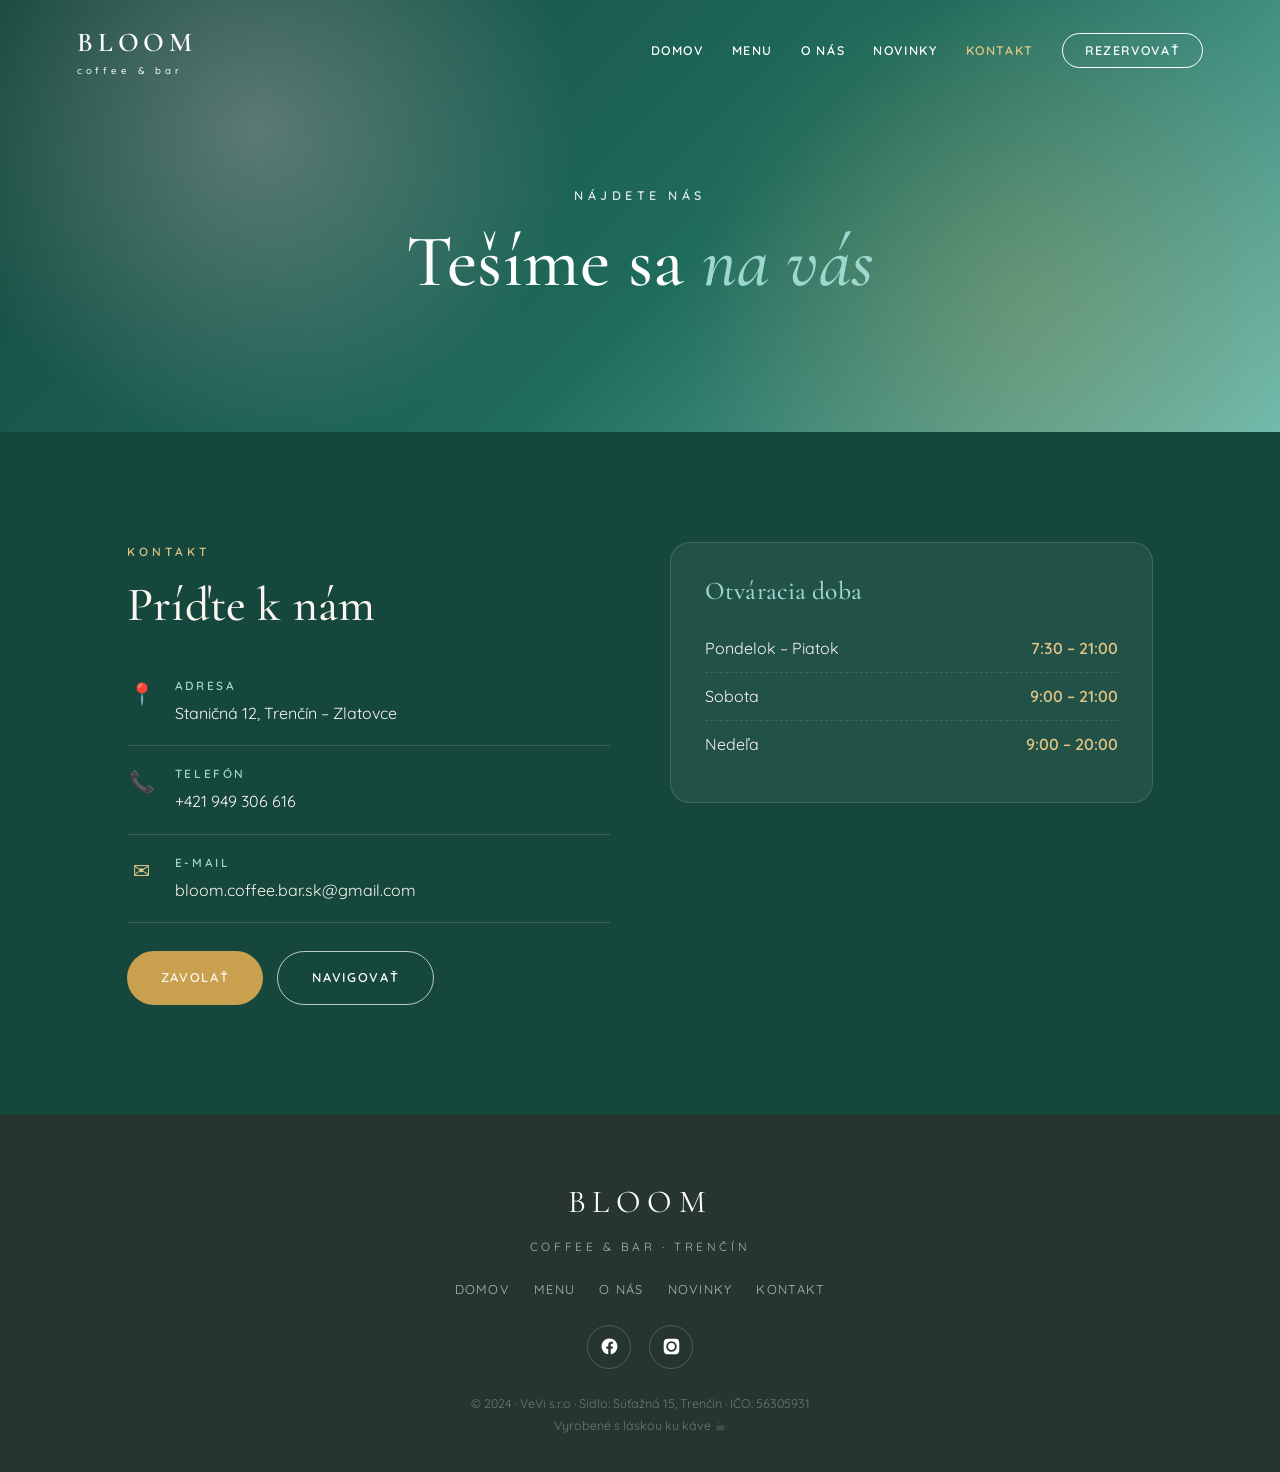
==== kontakt.html @ 5f0fd116 "Add files via upload" ====
<!DOCTYPE html>
<html lang="sk">
<head>
<meta charset="UTF-8">
<meta name="viewport" content="width=device-width, initial-scale=1.0">
<title>BLOOM Coffee &amp; Bar — Kontakt</title>
<meta name="description" content="Kontakt a otváracia doba BLOOM Coffee Bar, Staničná 12, Trenčín-Zlatovce.">
<link rel="preconnect" href="https://fonts.googleapis.com">
<link rel="preconnect" href="https://fonts.gstatic.com" crossorigin>
<link href="https://fonts.googleapis.com/css2?family=Cormorant+Garamond:ital,wght@0,400;0,500;0,600;1,400;1,500&family=Quicksand:wght@400;500;600;700&display=swap" rel="stylesheet">
<link rel="stylesheet" href="css/style.css">
<style>
@media(max-width:900px){.offer-grid,.news-grid,.split-about,.contact-grid{grid-template-columns:1fr!important}.split-about .ph,.contact-grid .ph{min-height:260px!important}}
.card{transition:transform .45s,box-shadow .45s}.card:hover{transform:translateY(-10px);box-shadow:0 24px 56px rgba(31,107,92,.16)}
a[href^="tel"],a[href^="mailto"]{color:inherit}
</style>
</head>
<body>
<header id="hdr" data-solid="true">
  <a href="index.html" class="brand">BLOOM<small>coffee &amp; bar</small></a>
  <nav>
    <ul id="menu">
      <li><a href="index.html">Domov</a></li>
      <li><a href="menu.html">Menu</a></li>
      <li><a href="o-nas.html">O nás</a></li>
      <li><a href="novinky.html">Novinky</a></li>
      <li><a href="kontakt.html" class="active">Kontakt</a></li>
      <li><a href="kontakt.html" class="nav-cta">Rezervovať</a></li>
    </ul>
    <div class="burger" id="burger"><span></span><span></span><span></span></div>
  </nav>
</header>
<section class="page-hero"><div class="page-hero-inner"><span class="eyebrow">Nájdete nás</span><h1>Tešíme sa <em>na vás</em></h1></div></section>
<section class="section-pad" style="background:var(--emerald-dark);color:var(--cream)">
  <div class="wrap" style="display:grid;grid-template-columns:1fr 1fr;gap:60px;align-items:start" class="contact-grid">
    <div class="reveal">
      <span class="tag" style="color:var(--gold-light)">Kontakt</span>
      <h2 style="font-size:clamp(2rem,4vw,3rem);margin-bottom:26px">Príďte k nám</h2>
      <div style="display:flex;gap:18px;padding:18px 0;border-bottom:1px solid rgba(255,255,255,.14)"><div style="font-size:1.3rem;color:var(--gold-light);width:30px;text-align:center">📍</div><div><h4 style="font-family:var(--body);font-size:.74rem;letter-spacing:.22em;text-transform:uppercase;color:var(--mint);margin-bottom:4px;font-weight:600">Adresa</h4><p>Staničná 12, Trenčín – Zlatovce</p></div></div>
      <div style="display:flex;gap:18px;padding:18px 0;border-bottom:1px solid rgba(255,255,255,.14)"><div style="font-size:1.3rem;color:var(--gold-light);width:30px;text-align:center">📞</div><div><h4 style="font-family:var(--body);font-size:.74rem;letter-spacing:.22em;text-transform:uppercase;color:var(--mint);margin-bottom:4px;font-weight:600">Telefón</h4><p><a href="tel:+421949306616">+421 949 306 616</a></p></div></div>
      <div style="display:flex;gap:18px;padding:18px 0;border-bottom:1px solid rgba(255,255,255,.14)"><div style="font-size:1.3rem;color:var(--gold-light);width:30px;text-align:center">✉️</div><div><h4 style="font-family:var(--body);font-size:.74rem;letter-spacing:.22em;text-transform:uppercase;color:var(--mint);margin-bottom:4px;font-weight:600">E-mail</h4><p><a href="mailto:bloom.coffee.bar.sk@gmail.com">bloom.coffee.bar.sk@gmail.com</a></p></div></div>
      <div style="display:flex;gap:14px;margin-top:28px;flex-wrap:wrap"><a href="tel:+421949306616" class="btn btn-gold">Zavolať</a><a href="https://maps.google.com/?q=Staničná+12,+Trenčín+-+Zlatovce" target="_blank" rel="noopener" class="btn btn-ghost">Navigovať</a></div>
    </div>
    <div class="reveal">
      <div style="background:rgba(255,255,255,.06);border:1px solid rgba(255,255,255,.13);border-radius:20px;padding:34px">
        <h3 style="font-size:1.6rem;margin-bottom:20px;color:var(--mint)">Otváracia doba</h3>
        <div style="display:flex;justify-content:space-between;padding:10px 0;border-bottom:1px dashed rgba(255,255,255,.12)"><span>Pondelok – Piatok</span><span style="color:var(--gold-light);font-weight:600">7:30 – 21:00</span></div>
        <div style="display:flex;justify-content:space-between;padding:10px 0;border-bottom:1px dashed rgba(255,255,255,.12)"><span>Sobota</span><span style="color:var(--gold-light);font-weight:600">9:00 – 21:00</span></div>
        <div style="display:flex;justify-content:space-between;padding:10px 0"><span>Nedeľa</span><span style="color:var(--gold-light);font-weight:600">9:00 – 20:00</span></div>
      </div>
    </div>
  </div>
</section>
<footer>
  <div class="fbrand">BLOOM</div>
  <p style="letter-spacing:.3em;font-size:.74rem;text-transform:uppercase">coffee &amp; bar · Trenčín</p>
  <div class="fnav">
    <a href="index.html">Domov</a><a href="menu.html">Menu</a>
    <a href="o-nas.html">O nás</a><a href="novinky.html">Novinky</a>
    <a href="kontakt.html">Kontakt</a>
  </div>
  <div class="socials">
    <a href="https://www.facebook.com/BLOOM-Coffee-Bar-61565523515236/" target="_blank" rel="noopener" aria-label="Facebook"><svg viewBox="0 0 24 24"><path d="M22 12c0-5.52-4.48-10-10-10S2 6.48 2 12c0 4.99 3.66 9.13 8.44 9.88v-6.99H7.9V12h2.54V9.8c0-2.5 1.49-3.89 3.78-3.89 1.09 0 2.24.2 2.24.2v2.46h-1.26c-1.24 0-1.63.77-1.63 1.56V12h2.78l-.44 2.89h-2.34v6.99C18.34 21.13 22 16.99 22 12z"/></svg></a>
    <a href="https://www.instagram.com/bloom.coffee.bar" target="_blank" rel="noopener" aria-label="Instagram"><svg viewBox="0 0 24 24"><path d="M12 2.16c3.2 0 3.58.01 4.85.07 1.17.05 1.8.25 2.23.41.56.22.96.48 1.38.9.42.42.68.82.9 1.38.16.42.36 1.06.41 2.23.06 1.27.07 1.65.07 4.85s-.01 3.58-.07 4.85c-.05 1.17-.25 1.8-.41 2.23-.22.56-.48.96-.9 1.38-.42.42-.82.68-1.38.9-.42.16-1.06.36-2.23.41-1.27.06-1.65.07-4.85.07s-3.58-.01-4.85-.07c-1.17-.05-1.8-.25-2.23-.41a3.7 3.7 0 01-1.38-.9 3.7 3.7 0 01-.9-1.38c-.16-.42-.36-1.06-.41-2.23C2.17 15.58 2.16 15.2 2.16 12s.01-3.58.07-4.85c.05-1.17.25-1.8.41-2.23.22-.56.48-.96.9-1.38.42-.42.82-.68 1.38-.9.42-.16 1.06-.36 2.23-.41C8.42 2.17 8.8 2.16 12 2.16zm0 3.24A6.6 6.6 0 1018.6 12 6.6 6.6 0 0012 5.4zm0 10.89A4.29 4.29 0 1116.29 12 4.29 4.29 0 0112 16.29zm6.85-11.15a1.54 1.54 0 11-1.54-1.54 1.54 1.54 0 011.54 1.54z"/></svg></a>
  </div>
  <p class="legal">© 2024 · VeVi s.r.o · Sídlo: Súťažná 15, Trenčín · IČO: 56305931<br>Vyrobené s láskou ku káve ☕</p>
</footer>
<script src="css/main.js"></script>
</body>
</html>
---- css/style.css ----
/* ============================================================
   BLOOM Coffee & Bar — spoločné štýly pre všetky stránky
   Paleta podľa reálnej kaviarne: mentolová, ružová, smaragd, zlato
   ============================================================ */
:root{
  --mint:#9ed7ce;
  --mint-deep:#6fbcb0;
  --mint-pale:#d9efe9;
  --pink:#f3cdd4;
  --pink-deep:#e3a7b3;
  --emerald:#1f6b5c;
  --emerald-dark:#15473d;
  --gold:#c9a04e;
  --gold-light:#e0c585;
  --cream:#fbf7f0;
  --cream-2:#f5eee2;
  --ink:#26352f;
  --white:#ffffff;
  --display:'Cormorant Garamond','Hoefler Text',Georgia,'Times New Roman',serif;
  --body:'Quicksand','Avenir Next','Segoe UI',-apple-system,system-ui,sans-serif;
}
*{margin:0;padding:0;box-sizing:border-box}
html{scroll-behavior:smooth}
body{font-family:var(--body);color:var(--ink);background:var(--cream);line-height:1.7;overflow-x:hidden}
h1,h2,h3{font-family:var(--display);font-weight:500;line-height:1.08;letter-spacing:.005em}
img{display:block;max-width:100%}
a{color:inherit;text-decoration:none}
.wrap{max-width:1180px;margin:0 auto;padding:0 6vw}
.section-pad{padding:110px 0}
.tag{font-size:.74rem;letter-spacing:.34em;text-transform:uppercase;color:var(--mint-deep);margin-bottom:18px;display:block;font-weight:600}
.reveal{opacity:0;transform:translateY(38px);transition:opacity .85s ease,transform .85s ease}
.reveal.in{opacity:1;transform:none}
.center{text-align:center}

/* ---- buttons ---- */
.btn{display:inline-flex;align-items:center;gap:10px;padding:15px 34px;border-radius:50px;font-family:var(--body);font-size:.8rem;letter-spacing:.13em;text-transform:uppercase;font-weight:600;cursor:pointer;transition:transform .3s,box-shadow .3s,background .3s,color .3s;border:none}
.btn-primary{background:var(--emerald);color:var(--white)}
.btn-primary:hover{background:var(--emerald-dark);transform:translateY(-3px);box-shadow:0 14px 30px rgba(31,107,92,.35)}
.btn-ghost{background:transparent;color:var(--white);border:1.6px solid rgba(255,255,255,.7)}
.btn-ghost:hover{background:var(--white);color:var(--emerald);transform:translateY(-3px)}
.btn-gold{background:var(--gold);color:var(--white)}
.btn-gold:hover{background:#b88d3c;transform:translateY(-3px);box-shadow:0 14px 30px rgba(201,160,78,.4)}

/* ---- nav ---- */
header{position:fixed;top:0;left:0;right:0;z-index:100;display:flex;align-items:center;justify-content:space-between;padding:20px 6vw;transition:.4s}
header.scrolled,header.solid{background:rgba(251,247,240,.93);backdrop-filter:blur(12px);padding:13px 6vw;box-shadow:0 4px 30px rgba(31,107,92,.09)}
.brand{font-family:var(--display);font-size:1.7rem;font-weight:600;letter-spacing:.18em;color:var(--white);transition:color .4s}
.brand small{font-size:.6rem;letter-spacing:.4em;display:block;font-family:var(--body);font-weight:500;margin-top:-4px}
header.scrolled .brand,header.solid .brand{color:var(--emerald)}
nav ul{display:flex;gap:28px;list-style:none;align-items:center}
nav a{font-size:.78rem;letter-spacing:.13em;text-transform:uppercase;font-weight:600;color:var(--white);position:relative;transition:color .3s}
header.scrolled nav a,header.solid nav a{color:var(--ink)}
nav a.active{color:var(--gold-light)}
header.scrolled nav a.active,header.solid nav a.active{color:var(--gold)}
nav a:not(.nav-cta)::after{content:'';position:absolute;left:0;bottom:-6px;width:0;height:2px;background:var(--gold);transition:width .3s}
nav a:not(.nav-cta):hover::after{width:100%}
.nav-cta{padding:9px 22px;border:1.6px solid var(--white);border-radius:40px}
header.scrolled .nav-cta,header.solid .nav-cta{border-color:var(--emerald);color:var(--emerald)}
.nav-cta:hover{background:var(--gold);border-color:var(--gold);color:var(--white)!important}
.burger{display:none;flex-direction:column;gap:5px;cursor:pointer;z-index:101}
.burger span{width:26px;height:2px;background:var(--white);transition:.3s}
header.scrolled .burger span,header.solid .burger span{background:var(--emerald)}

/* ---- page hero (inner pages) ---- */
.page-hero{position:relative;min-height:48vh;display:flex;align-items:center;justify-content:center;text-align:center;background:linear-gradient(135deg,#15473d 0%,#1f6b5c 55%,#6fbcb0 100%);color:var(--white);padding:120px 6vw 70px}
.page-hero::before{content:'';position:absolute;inset:0;background-image:radial-gradient(circle at 20% 30%,rgba(243,205,212,.3),transparent 30%),radial-gradient(circle at 80% 70%,rgba(201,160,78,.25),transparent 32%);z-index:1}
.page-hero-inner{position:relative;z-index:2;max-width:680px}
.page-hero .eyebrow{font-size:.78rem;letter-spacing:.36em;text-transform:uppercase;font-weight:600;display:inline-block;margin-bottom:16px;opacity:.85}
.page-hero h1{font-size:clamp(2.6rem,6vw,4.6rem)}
.page-hero h1 em{font-style:italic;color:var(--mint)}
.page-hero p{margin-top:16px;font-weight:300;font-size:1.1rem;opacity:.92}

/* ---- decorative panel (image placeholder) ---- */
.ph{display:flex;align-items:center;justify-content:center;font-size:5rem;filter:drop-shadow(0 6px 14px rgba(0,0,0,.12))}
.ph-pink{background:linear-gradient(135deg,#f3cdd4,#e3a7b3)}
.ph-mint{background:linear-gradient(135deg,#9ed7ce,#6fbcb0)}
.ph-pale{background:linear-gradient(135deg,#d9efe9,#9ed7ce)}
.ph-wood{background:linear-gradient(160deg,#8c6a4f,#15473d)}

/* ---- marquee strip ---- */
.strip{background:var(--emerald);color:var(--mint-pale);overflow:hidden;padding:16px 0;white-space:nowrap}
.strip-track{display:inline-block;animation:scroll 26s linear infinite;font-family:var(--display);font-size:1.5rem;font-style:italic}
.strip-track span{margin:0 30px;opacity:.9}
.strip-track span::after{content:'\271A';margin-left:60px;color:var(--gold-light);font-style:normal}
@keyframes scroll{to{transform:translateX(-50%)}}

/* ---- footer ---- */
footer{background:var(--ink);color:#aeb9b2;text-align:center;padding:60px 6vw 34px}
footer .fbrand{font-family:var(--display);font-size:2rem;letter-spacing:.2em;color:var(--white);margin-bottom:8px}
.fnav{display:flex;gap:24px;justify-content:center;flex-wrap:wrap;margin:22px 0;font-size:.8rem;letter-spacing:.1em;text-transform:uppercase}
.fnav a:hover{color:var(--gold-light)}
.socials{display:flex;gap:18px;justify-content:center;margin:24px 0}
.socials a{width:44px;height:44px;border:1px solid rgba(255,255,255,.2);border-radius:50%;display:flex;align-items:center;justify-content:center;transition:.3s;color:var(--white)}
.socials a:hover{background:var(--gold);border-color:var(--gold);transform:translateY(-3px)}
.socials svg{width:19px;height:19px;fill:currentColor}
.legal{font-size:.78rem;color:#6e7a73;margin-top:24px;line-height:1.8}

@keyframes fadeUp{to{opacity:1;transform:none}}
@keyframes bob{0%,100%{transform:translateX(-50%) translateY(0)}50%{transform:translateX(-50%) translateY(9px)}}

/* ---- mobile nav ---- */
@media(max-width:900px){
  nav ul{position:fixed;inset:0;background:var(--emerald);flex-direction:column;justify-content:center;gap:30px;transform:translateX(100%);transition:transform .4s}
  nav ul.open{transform:none}
  nav a,header.scrolled nav a,header.solid nav a{color:var(--white);font-size:1rem}
  .nav-cta,header.scrolled .nav-cta,header.solid .nav-cta{border-color:var(--white);color:var(--white)}
  .burger{display:flex}
  .section-pad{padding:74px 0}
}
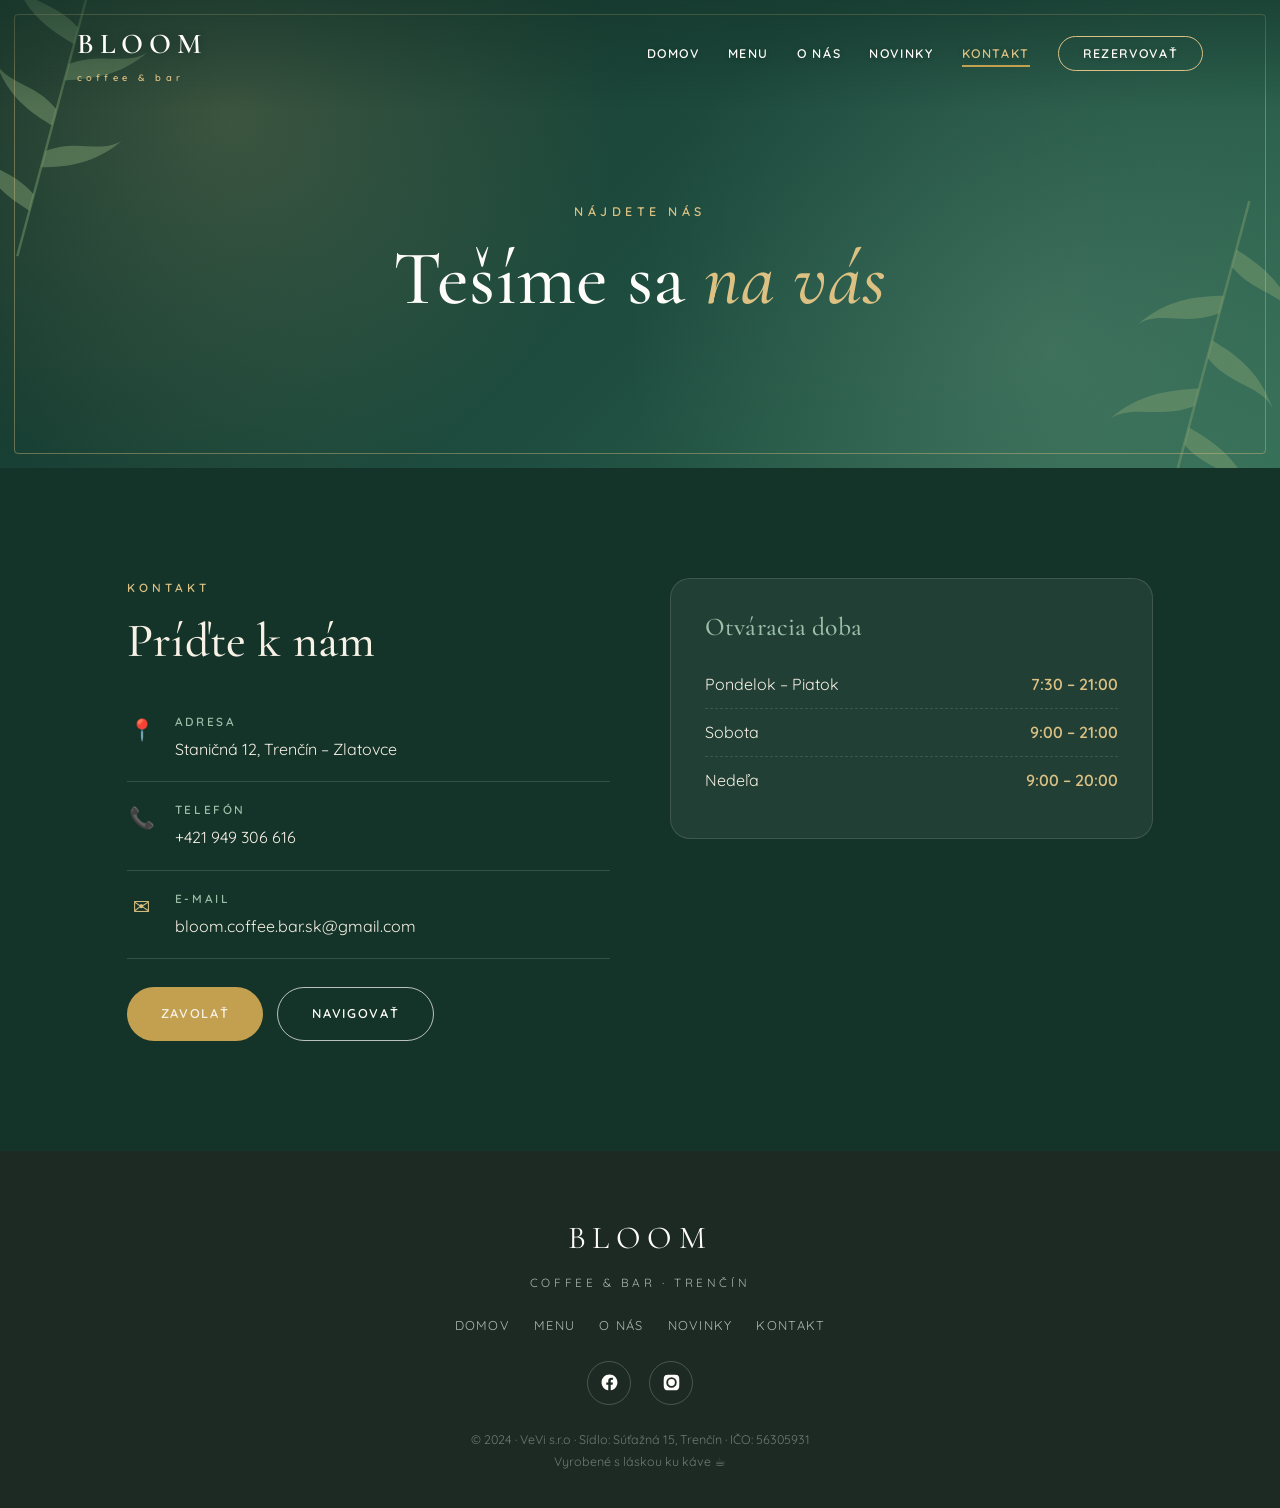
==== commit 5adb18e1: "Add files via upload" ====
--- a/kontakt.html
+++ b/kontakt.html
@@ -30,7 +30,7 @@
     <div class="burger" id="burger"><span></span><span></span><span></span></div>
   </nav>
 </header>
-<section class="page-hero"><div class="page-hero-inner"><span class="eyebrow">Nájdete nás</span><h1>Tešíme sa <em>na vás</em></h1></div></section>
+<section class="page-hero"><div class="leaf-deco leaf-tl"></div><div class="leaf-deco leaf-br"></div><div class="page-hero-inner"><span class="eyebrow">Nájdete nás</span><h1>Tešíme sa <em>na vás</em></h1></div></section>
 <section class="section-pad" style="background:var(--emerald-dark);color:var(--cream)">
   <div class="wrap" style="display:grid;grid-template-columns:1fr 1fr;gap:60px;align-items:start" class="contact-grid">
     <div class="reveal">
--- a/css/style.css
+++ b/css/style.css
@@ -1,21 +1,21 @@
 /* ============================================================
    BLOOM Coffee & Bar — spoločné štýly pre všetky stránky
-   Paleta podľa reálnej kaviarne: mentolová, ružová, smaragd, zlato
+   Paleta podľa brandu (tlačené menu): lesná zelená, zlato, krémová
    ============================================================ */
 :root{
-  --mint:#9ed7ce;
-  --mint-deep:#6fbcb0;
-  --mint-pale:#d9efe9;
-  --pink:#f3cdd4;
-  --pink-deep:#e3a7b3;
-  --emerald:#1f6b5c;
-  --emerald-dark:#15473d;
-  --gold:#c9a04e;
-  --gold-light:#e0c585;
-  --cream:#fbf7f0;
-  --cream-2:#f5eee2;
-  --ink:#26352f;
-  --white:#ffffff;
+  --mint:#9bbfa8;
+  --mint-deep:#6f9c84;
+  --mint-pale:#dde9df;
+  --pink:#e8d9c4;
+  --pink-deep:#cbb189;
+  --emerald:#1e4d3f;
+  --emerald-dark:#143329;
+  --gold:#c2a04f;
+  --gold-light:#dcc183;
+  --cream:#f7f1e6;
+  --cream-2:#efe6d4;
+  --ink:#1c2a23;
+  --white:#fffdf9;
   --display:'Cormorant Garamond','Hoefler Text',Georgia,'Times New Roman',serif;
   --body:'Quicksand','Avenir Next','Segoe UI',-apple-system,system-ui,sans-serif;
 }
@@ -43,32 +43,41 @@
 
 /* ---- nav ---- */
 header{position:fixed;top:0;left:0;right:0;z-index:100;display:flex;align-items:center;justify-content:space-between;padding:20px 6vw;transition:.4s}
-header.scrolled,header.solid{background:rgba(251,247,240,.93);backdrop-filter:blur(12px);padding:13px 6vw;box-shadow:0 4px 30px rgba(31,107,92,.09)}
-.brand{font-family:var(--display);font-size:1.7rem;font-weight:600;letter-spacing:.18em;color:var(--white);transition:color .4s}
-.brand small{font-size:.6rem;letter-spacing:.4em;display:block;font-family:var(--body);font-weight:500;margin-top:-4px}
-header.scrolled .brand,header.solid .brand{color:var(--emerald)}
+header:not(.scrolled):not(.solid){background:linear-gradient(to bottom,rgba(20,51,41,.55),transparent)}
+header.scrolled,header.solid{background:rgba(247,241,230,.95);backdrop-filter:blur(12px);padding:13px 6vw;box-shadow:0 4px 30px rgba(20,51,41,.12)}
+.brand{font-family:var(--display);font-size:1.8rem;font-weight:600;letter-spacing:.2em;color:var(--white);transition:color .4s;text-shadow:0 1px 8px rgba(0,0,0,.25)}
+.brand small{font-size:.58rem;letter-spacing:.45em;display:block;font-family:var(--body);font-weight:600;margin-top:1px;color:var(--gold-light);text-shadow:none}
+header.scrolled .brand,header.solid .brand{color:var(--emerald);text-shadow:none}
+header.scrolled .brand small,header.solid .brand small{color:var(--gold)}
 nav ul{display:flex;gap:28px;list-style:none;align-items:center}
-nav a{font-size:.78rem;letter-spacing:.13em;text-transform:uppercase;font-weight:600;color:var(--white);position:relative;transition:color .3s}
-header.scrolled nav a,header.solid nav a{color:var(--ink)}
+nav a{font-size:.78rem;letter-spacing:.13em;text-transform:uppercase;font-weight:600;color:var(--white);position:relative;transition:color .3s;text-shadow:0 1px 6px rgba(0,0,0,.2)}
+header.scrolled nav a,header.solid nav a{color:var(--ink);text-shadow:none}
 nav a.active{color:var(--gold-light)}
 header.scrolled nav a.active,header.solid nav a.active{color:var(--gold)}
 nav a:not(.nav-cta)::after{content:'';position:absolute;left:0;bottom:-6px;width:0;height:2px;background:var(--gold);transition:width .3s}
 nav a:not(.nav-cta):hover::after{width:100%}
-.nav-cta{padding:9px 22px;border:1.6px solid var(--white);border-radius:40px}
-header.scrolled .nav-cta,header.solid .nav-cta{border-color:var(--emerald);color:var(--emerald)}
-.nav-cta:hover{background:var(--gold);border-color:var(--gold);color:var(--white)!important}
+nav a.active:not(.nav-cta)::after{width:100%}
+.nav-cta{padding:9px 24px;border:1.6px solid var(--gold-light);border-radius:40px;color:var(--white)}
+header.scrolled .nav-cta,header.solid .nav-cta{border-color:var(--gold);color:var(--emerald)}
+.nav-cta:hover{background:var(--gold);border-color:var(--gold);color:var(--white)!important;text-shadow:none}
 .burger{display:none;flex-direction:column;gap:5px;cursor:pointer;z-index:101}
 .burger span{width:26px;height:2px;background:var(--white);transition:.3s}
 header.scrolled .burger span,header.solid .burger span{background:var(--emerald)}
 
+/* ---- botanical decorations ---- */
+.leaf-deco{position:absolute;width:200px;background-repeat:no-repeat;background-size:contain;opacity:.9;pointer-events:none;z-index:1}
+.leaf-tl{top:-30px;left:-40px;height:300px;transform:rotate(15deg)}
+.leaf-br{bottom:-40px;right:-30px;height:320px;transform:rotate(195deg)}
+
 /* ---- page hero (inner pages) ---- */
-.page-hero{position:relative;min-height:48vh;display:flex;align-items:center;justify-content:center;text-align:center;background:linear-gradient(135deg,#15473d 0%,#1f6b5c 55%,#6fbcb0 100%);color:var(--white);padding:120px 6vw 70px}
-.page-hero::before{content:'';position:absolute;inset:0;background-image:radial-gradient(circle at 20% 30%,rgba(243,205,212,.3),transparent 30%),radial-gradient(circle at 80% 70%,rgba(201,160,78,.25),transparent 32%);z-index:1}
+.page-hero{position:relative;min-height:52vh;display:flex;align-items:center;justify-content:center;text-align:center;background:linear-gradient(135deg,#143329 0%,#1e4d3f 55%,#2f6a52 100%);color:var(--white);padding:130px 6vw 80px;overflow:hidden}
+.page-hero::before{content:'';position:absolute;inset:0;background-image:radial-gradient(circle at 18% 25%,rgba(220,193,131,.18),transparent 35%),radial-gradient(circle at 82% 75%,rgba(155,191,168,.2),transparent 38%);z-index:1}
+.page-hero::after{content:'';position:absolute;inset:14px;border:1.5px solid rgba(220,193,131,.4);border-radius:4px;z-index:1;pointer-events:none}
 .page-hero-inner{position:relative;z-index:2;max-width:680px}
-.page-hero .eyebrow{font-size:.78rem;letter-spacing:.36em;text-transform:uppercase;font-weight:600;display:inline-block;margin-bottom:16px;opacity:.85}
-.page-hero h1{font-size:clamp(2.6rem,6vw,4.6rem)}
-.page-hero h1 em{font-style:italic;color:var(--mint)}
-.page-hero p{margin-top:16px;font-weight:300;font-size:1.1rem;opacity:.92}
+.page-hero .eyebrow{font-size:.78rem;letter-spacing:.36em;text-transform:uppercase;font-weight:600;display:inline-block;margin-bottom:16px;color:var(--gold-light)}
+.page-hero h1{font-size:clamp(2.8rem,6vw,4.8rem)}
+.page-hero h1 em{font-style:italic;color:var(--gold-light)}
+.page-hero p{margin-top:18px;font-weight:300;font-size:1.1rem;opacity:.94;max-width:600px;margin-left:auto;margin-right:auto}
 
 /* ---- decorative panel (image placeholder) ---- */
 .ph{display:flex;align-items:center;justify-content:center;font-size:5rem;filter:drop-shadow(0 6px 14px rgba(0,0,0,.12))}
@@ -107,3 +116,41 @@
   .burger{display:flex}
   .section-pad{padding:74px 0}
 }
+
+/* ---- interaktívne menu so záložkami ---- */
+.m-tabs{display:flex;flex-wrap:wrap;gap:10px;justify-content:center;margin-bottom:46px;position:sticky;top:62px;background:var(--cream);padding:18px 0 16px;z-index:50;box-shadow:0 10px 18px -12px rgba(20,51,41,.25)}
+.m-tab{font-family:var(--body);font-size:.78rem;letter-spacing:.06em;text-transform:uppercase;font-weight:600;padding:10px 18px;border:1.5px solid var(--mint);border-radius:40px;background:transparent;color:var(--emerald);cursor:pointer;transition:.25s}
+.m-tab:hover{border-color:var(--gold);color:var(--gold)}
+.m-tab.active{background:var(--emerald);border-color:var(--emerald);color:var(--white)}
+.m-panel{display:none;animation:mfade .4s ease}
+.m-panel.active{display:block}
+@keyframes mfade{from{opacity:0;transform:translateY(10px)}to{opacity:1;transform:none}}
+.m-group{font-size:1.9rem;color:var(--emerald);margin:38px 0 8px;padding-bottom:10px;border-bottom:2px solid var(--gold);display:flex;align-items:center;gap:12px;scroll-margin-top:150px}
+.m-group::before{content:'✿';color:var(--gold);font-size:1.1rem}
+.m-group:first-child{margin-top:6px}
+.m-item{display:flex;align-items:baseline;gap:14px;padding:15px 0;border-bottom:1px dashed #d8cdb6}
+.m-info{flex:1;min-width:0}
+.m-name{display:block;font-weight:600;color:var(--ink);font-size:1.04rem}
+.m-desc{display:block;font-size:.86rem;color:#8a9389;margin-top:3px;line-height:1.5}
+.m-price{font-family:var(--display);font-style:italic;font-size:1.4rem;color:var(--emerald);white-space:nowrap;font-weight:600}
+.m-price2{font-family:var(--display);font-style:italic;font-size:1.15rem;color:var(--emerald);white-space:nowrap;width:64px;text-align:right;flex-shrink:0}
+.m-head .m-name{color:var(--gold);font-style:italic;font-family:var(--display);font-size:1.05rem}
+.m-head{border-bottom:2px solid var(--gold)}
+@media(max-width:600px){
+  .m-tabs{top:58px;gap:7px}
+  .m-tab{padding:8px 13px;font-size:.7rem}
+  .m-price{font-size:1.2rem}
+  .m-group{font-size:1.5rem}
+}
+
+/* ---- botanická vetvička (data-URI) + brand akcenty ---- */
+.leaf-deco{background-image:url("data:image/svg+xml,%3Csvg%20xmlns%3D%22http%3A//www.w3.org/2000/svg%22%20viewBox%3D%220%200%20200%20320%22%3E%0A%3Cg%20fill%3D%22none%22%20stroke%3D%22%237a9b6e%22%20stroke-width%3D%222.2%22%20opacity%3D%220.55%22%3E%0A%3Cpath%20d%3D%22M100%20312%20C100%20240%20100%20150%20100%2020%22%20stroke-width%3D%222.6%22/%3E%0A%3C/g%3E%0A%3Cg%20fill%3D%22%238caa7e%22%20opacity%3D%220.5%22%3E%0A%3C/g%3E%0A%3Cg%20fill%3D%22%237e9e72%22%20opacity%3D%220.55%22%3E%0A%3Cpath%20d%3D%22M100%2060%20C70%2040%2040%2048%2022%2030%20C44%2060%2070%2070%20100%2078%20Z%22/%3E%0A%3Cpath%20d%3D%22M100%20100%20C130%2078%20160%2086%20178%2066%20C156%2098%20130%20108%20100%20118%20Z%22/%3E%0A%3Cpath%20d%3D%22M100%20150%20C70%20128%2042%20138%2024%20118%20C46%20150%2072%20160%20100%20168%20Z%22/%3E%0A%3Cpath%20d%3D%22M100%20196%20C130%20174%20158%20184%20176%20164%20C154%20196%20128%20206%20100%20214%20Z%22/%3E%0A%3Cpath%20d%3D%22M100%20244%20C72%20224%2044%20232%2026%20212%20C48%20244%2074%20254%20100%20262%20Z%22/%3E%0A%3C/g%3E%0A%3C/svg%3E")}
+/* zlatá ozdoba pod nadpismi sekcií na domovskej a vnútorných */
+.tag{position:relative}
+.sec-divider{display:flex;align-items:center;justify-content:center;gap:14px;margin:0 auto 8px;color:var(--gold)}
+.sec-divider::before,.sec-divider::after{content:'';height:1px;width:54px;background:linear-gradient(90deg,transparent,var(--gold))}
+.sec-divider::after{background:linear-gradient(90deg,var(--gold),transparent)}
+/* zlatý rám okolo kariet ponuky */
+.card{border:1px solid rgba(194,160,79,.25)}
+/* jemné botanické pozadie celého webu */
+body{background-image:radial-gradient(circle at 0% 0%,rgba(155,191,168,.06),transparent 25%),radial-gradient(circle at 100% 100%,rgba(194,160,79,.05),transparent 25%);background-attachment:fixed}
